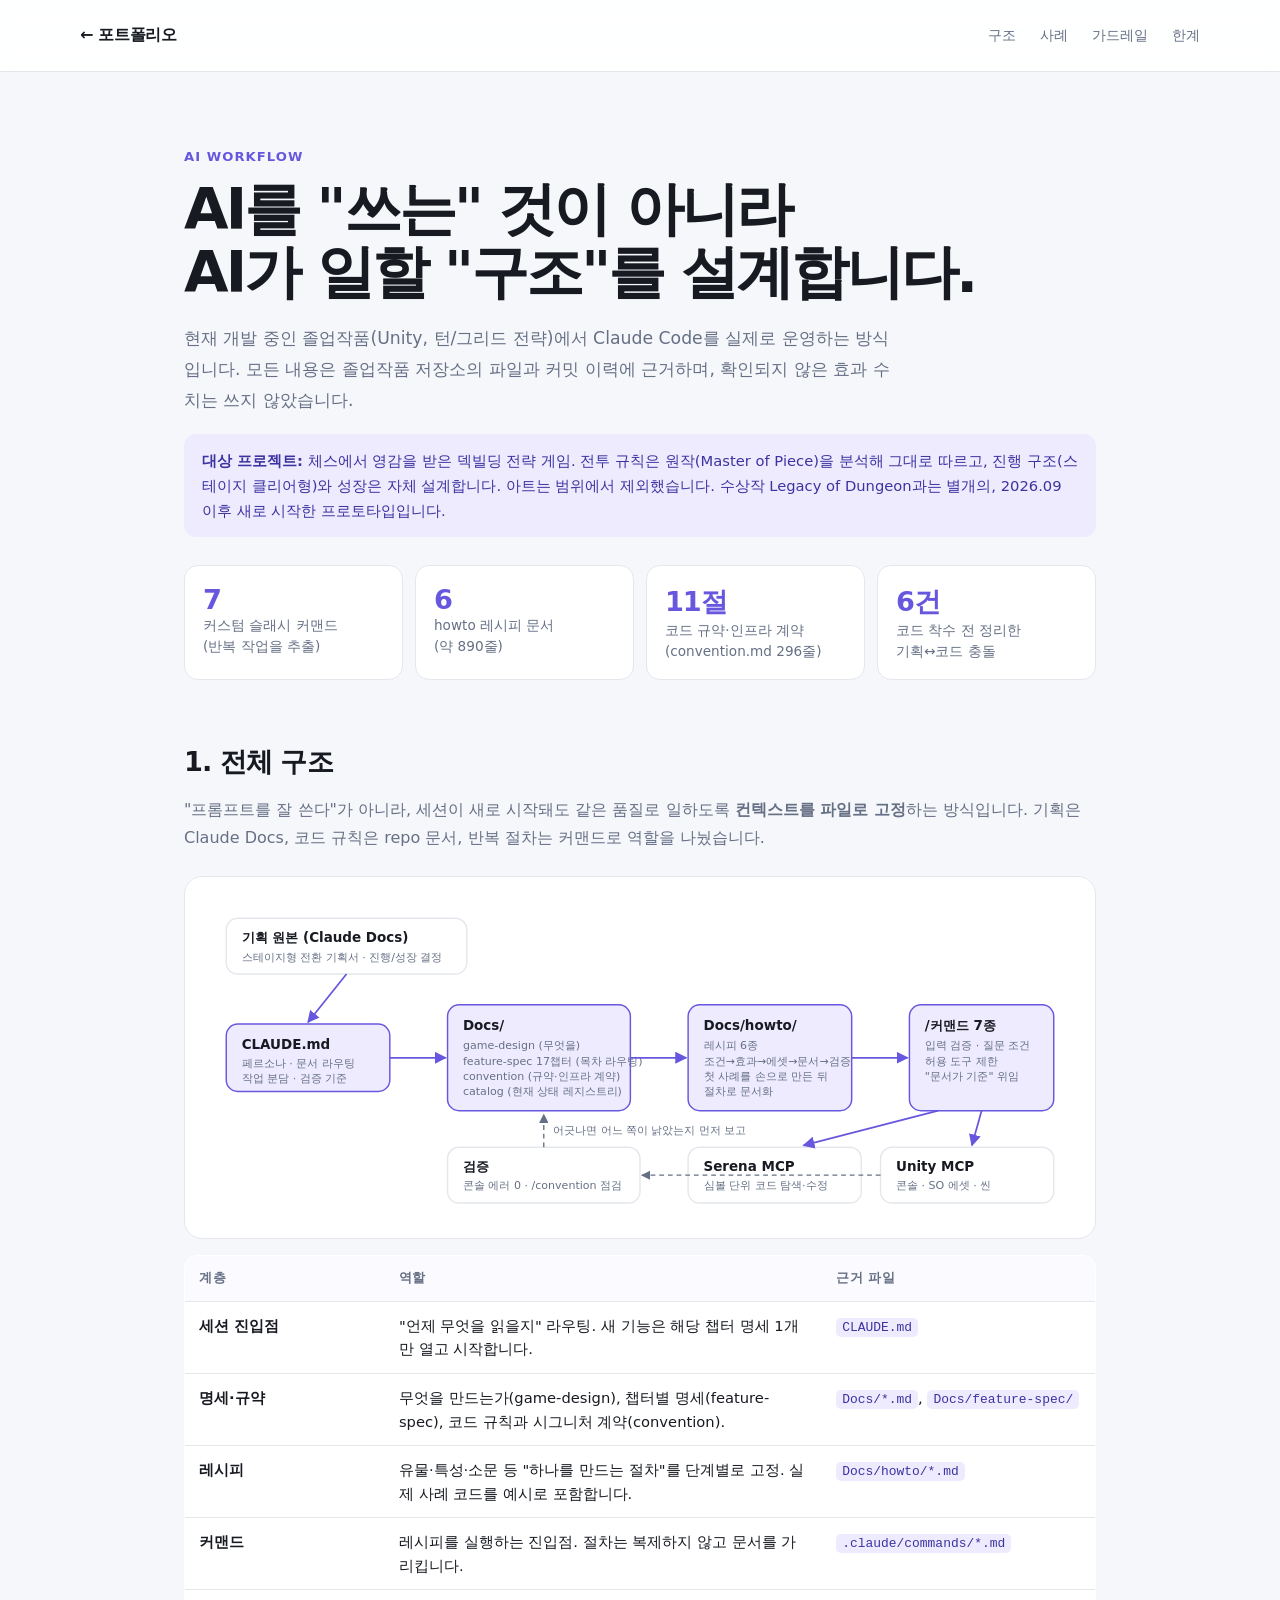
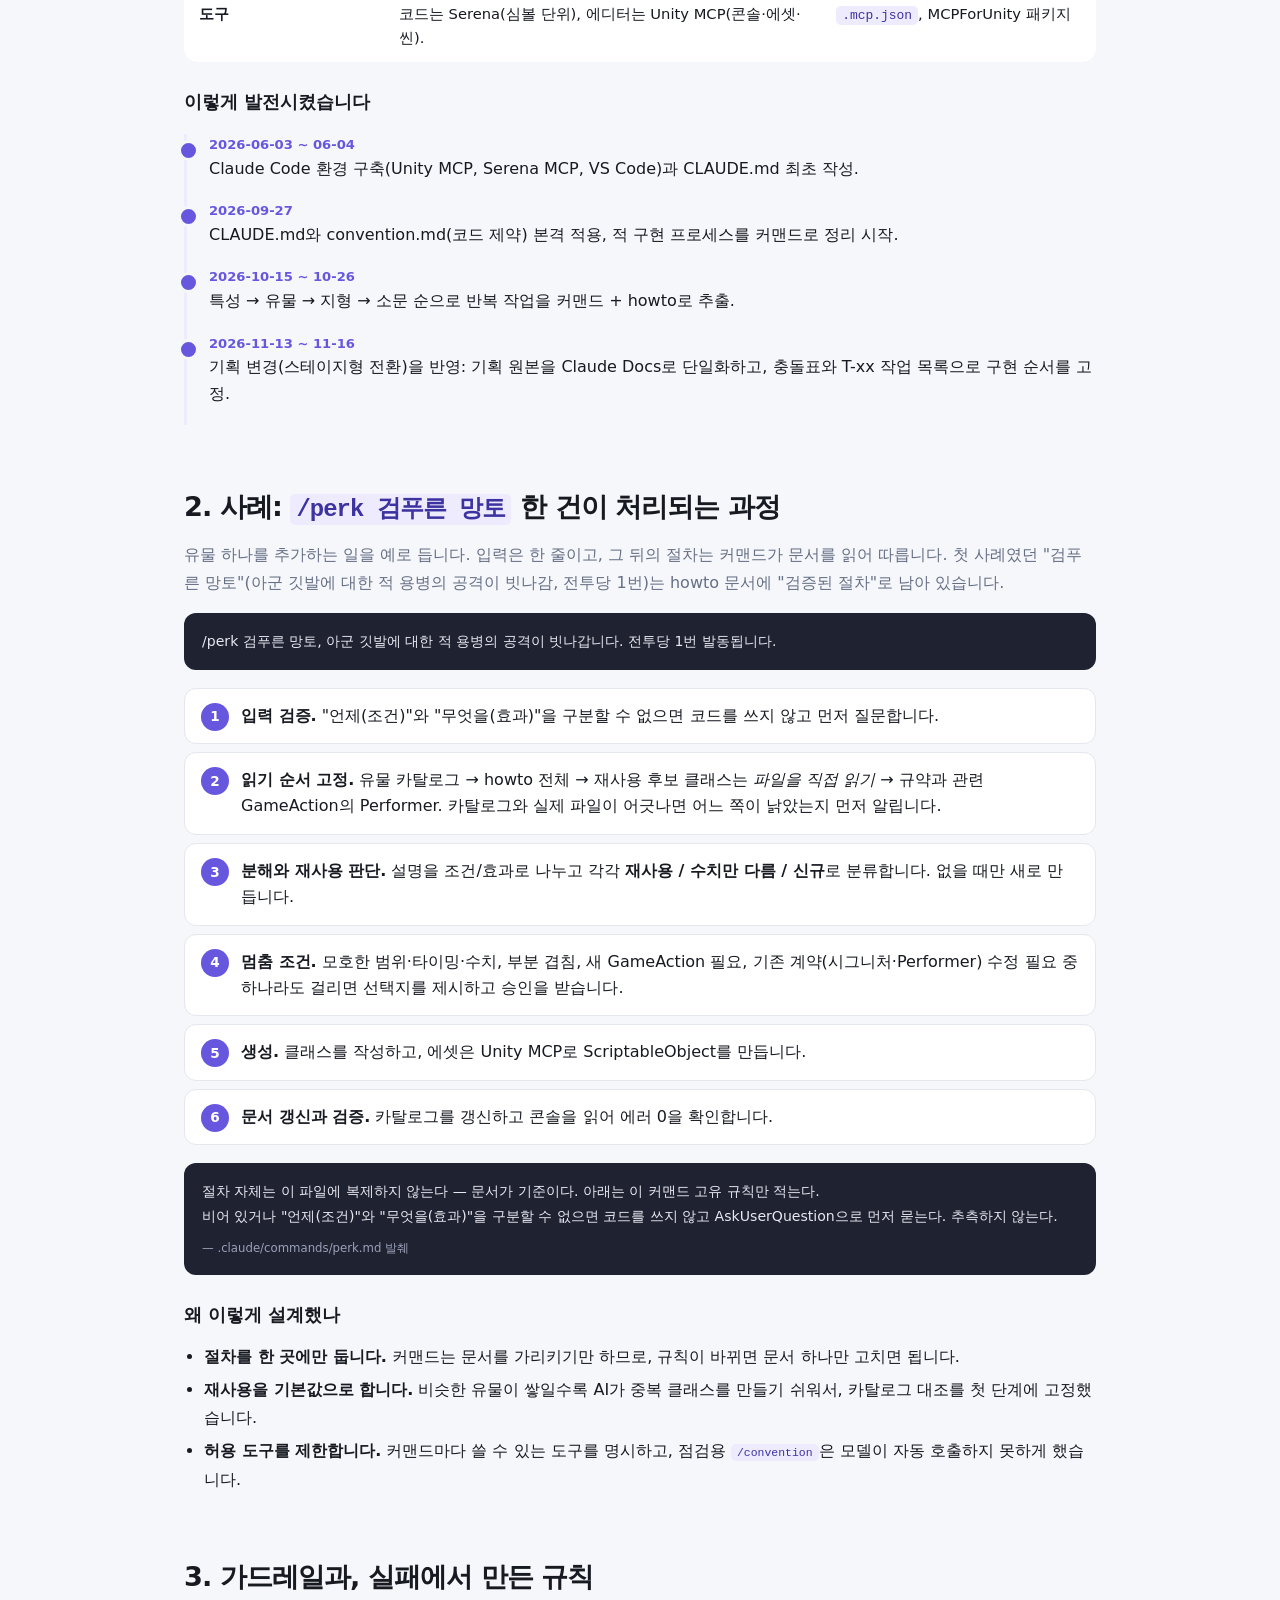
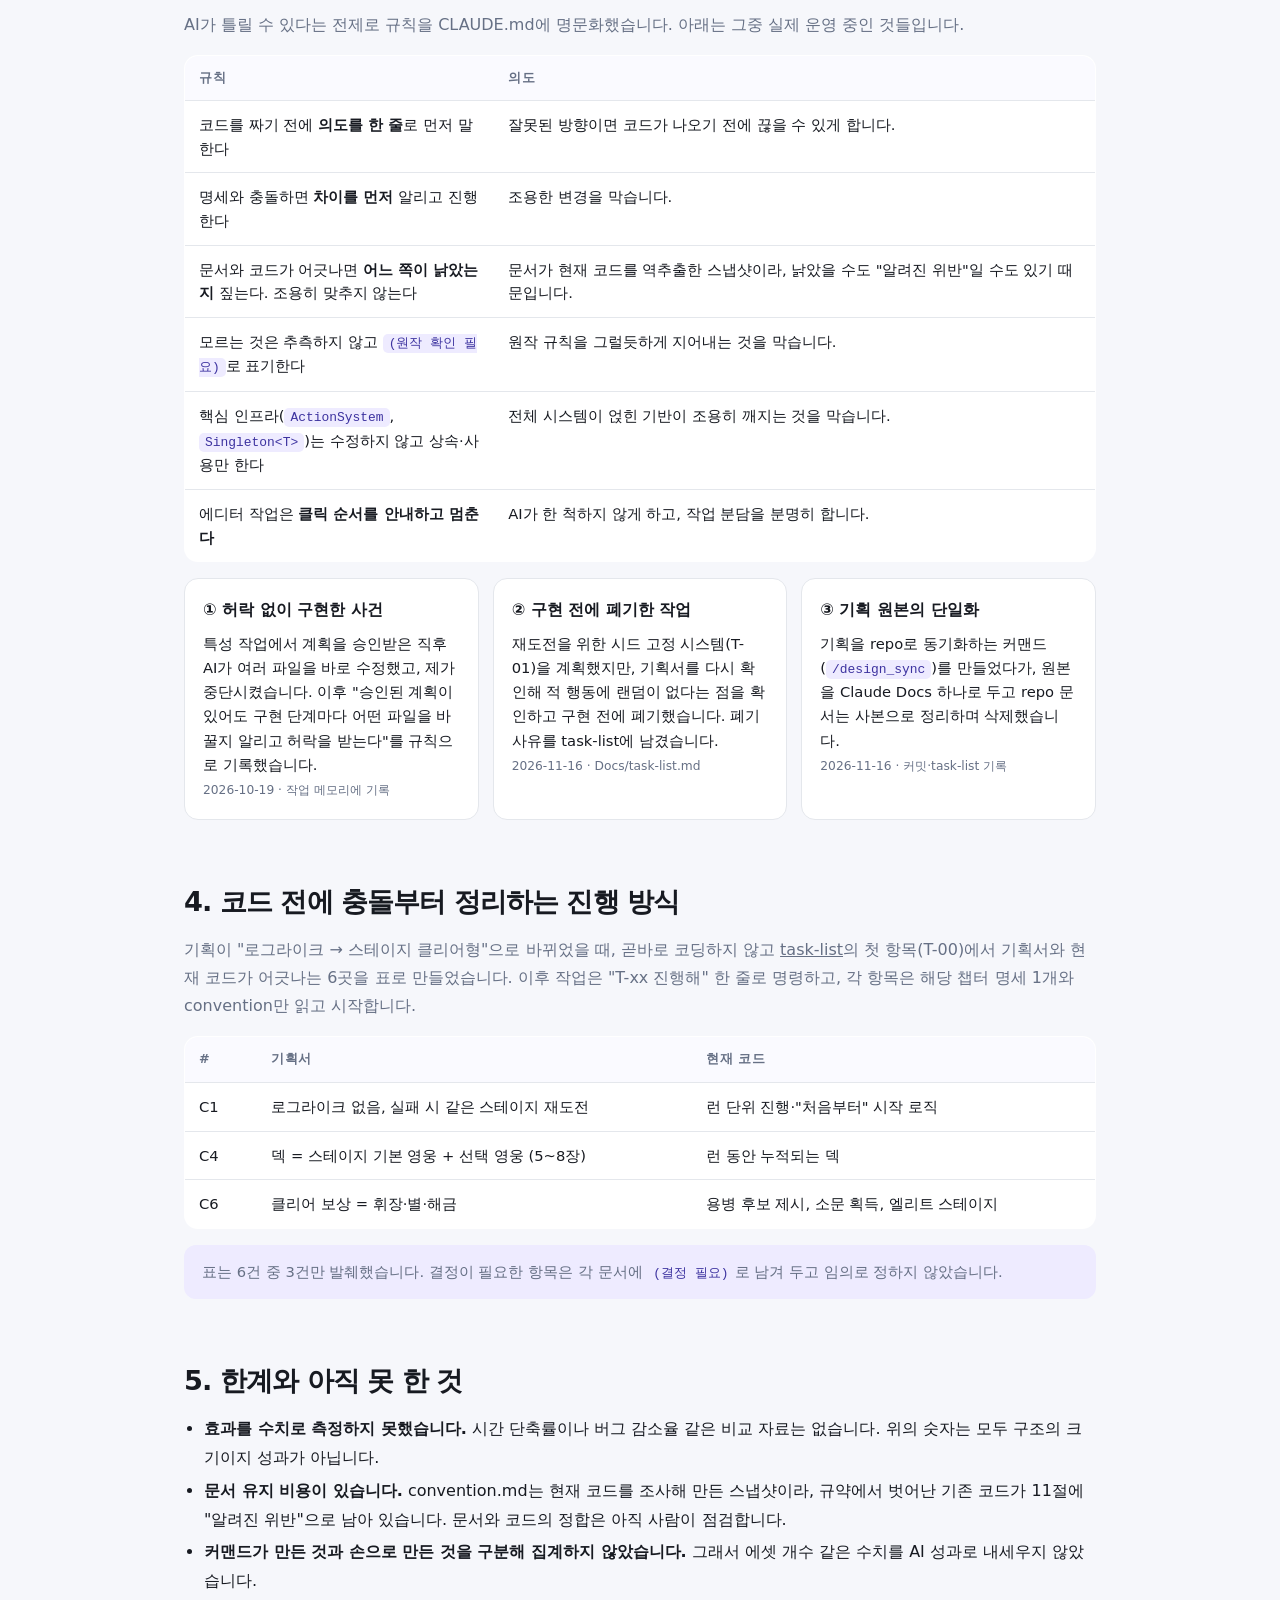
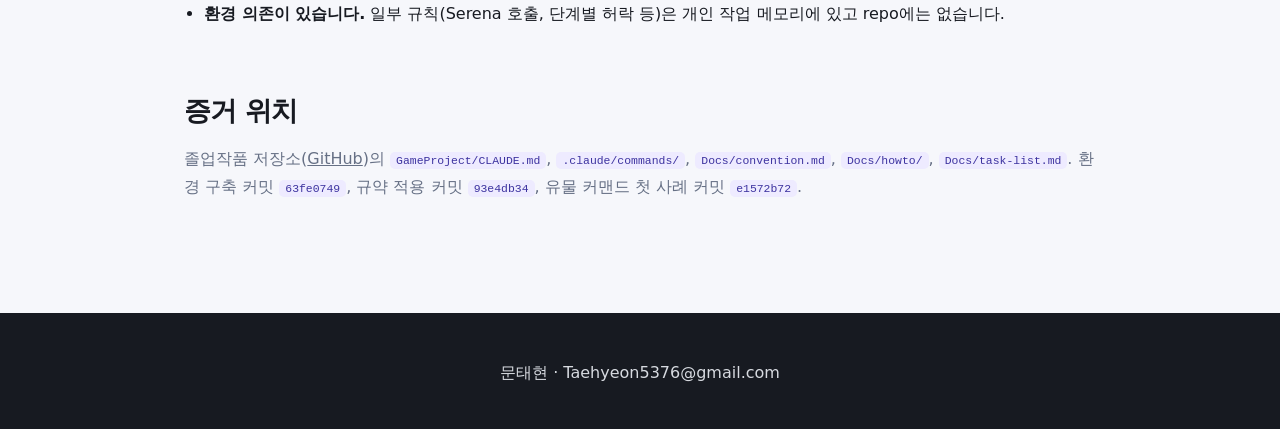
==== ai-workflow.html @ 358b9669 "[Feat] AI 활용 페이지 및 홈 안내 띠 추가 - ai-workflow.html: 졸업작품의 Claude Code 워크플로우 소개 페이지 - ai-strip.js/css: p" ====
<!doctype html>
<html lang="ko">
<head>
  <meta charset="utf-8">
  <meta name="viewport" content="width=device-width, initial-scale=1">
  <meta name="description" content="졸업작품 개발에서 실제로 운영 중인 AI(Claude Code) 워크플로우: 컨텍스트 설계, 슬래시 커맨드, MCP, 가드레일">
  <title>AI 개발 워크플로우 · 문태현</title>
  <link rel="stylesheet" href="css/portfolio.css">
  <link rel="stylesheet" href="css/ai-workflow.css">
</head>
<body>
  <header class="site-header">
    <a class="brand" href="index.html">← 포트폴리오</a>
    <nav aria-label="페이지 메뉴">
      <a href="#structure">구조</a>
      <a href="#case">사례</a>
      <a href="#guardrails">가드레일</a>
      <a href="#limits">한계</a>
    </nav>
  </header>

  <main class="ai-shell">
    <p class="eyebrow">AI WORKFLOW</p>
    <h1>AI를 "쓰는" 것이 아니라<br>AI가 일할 "구조"를 설계합니다.</h1>
    <p class="ai-lead">
      현재 개발 중인 졸업작품(Unity, 턴/그리드 전략)에서 Claude Code를 실제로 운영하는 방식입니다.
      모든 내용은 졸업작품 저장소의 파일과 커밋 이력에 근거하며, 확인되지 않은 효과 수치는 쓰지 않았습니다.
    </p>
    <p class="ai-note">
      <b>대상 프로젝트:</b> 체스에서 영감을 받은 덱빌딩 전략 게임. 전투 규칙은 원작(Master of Piece)을 분석해 그대로 따르고,
      진행 구조(스테이지 클리어형)와 성장은 자체 설계합니다. 아트는 범위에서 제외했습니다.
      수상작 Legacy of Dungeon과는 별개의, 2026.09 이후 새로 시작한 프로토타입입니다.
    </p>

    <div class="ai-facts" aria-label="구조 요약">
      <div class="ai-fact"><strong>7</strong><span>커스텀 슬래시 커맨드<br>(반복 작업을 추출)</span></div>
      <div class="ai-fact"><strong>6</strong><span>howto 레시피 문서<br>(약 890줄)</span></div>
      <div class="ai-fact"><strong>11절</strong><span>코드 규약·인프라 계약<br>(convention.md 296줄)</span></div>
      <div class="ai-fact"><strong>6건</strong><span>코드 착수 전 정리한<br>기획↔코드 충돌</span></div>
    </div>

    <section class="ai-section" id="structure">
      <h2>1. 전체 구조</h2>
      <p>
        "프롬프트를 잘 쓴다"가 아니라, 세션이 새로 시작돼도 같은 품질로 일하도록 <b>컨텍스트를 파일로 고정</b>하는 방식입니다.
        기획은 Claude Docs, 코드 규칙은 repo 문서, 반복 절차는 커맨드로 역할을 나눴습니다.
      </p>

      <div class="ai-diagram">
        <svg viewBox="0 0 900 330" role="img" aria-label="CLAUDE.md에서 Docs, howto, 슬래시 커맨드, MCP 도구, 검증으로 이어지는 흐름도">
          <defs>
            <marker id="arrow" viewBox="0 0 10 10" refX="9" refY="5" markerWidth="7" markerHeight="7" orient="auto-start-reverse"><path d="M0 0 L10 5 L0 10 z" fill="#6757df"/></marker>
            <marker id="arrow-muted" viewBox="0 0 10 10" refX="9" refY="5" markerWidth="7" markerHeight="7" orient="auto-start-reverse"><path d="M0 0 L10 5 L0 10 z" fill="#667085"/></marker>
          </defs>

          <rect class="d-box alt" x="20" y="20" width="250" height="58" rx="12"/>
          <text class="d-title" x="36" y="45">기획 원본 (Claude Docs)</text>
          <text class="d-sub" x="36" y="64">스테이지형 전환 기획서 · 진행/성장 결정</text>

          <rect class="d-box" x="20" y="130" width="170" height="70" rx="12"/>
          <text class="d-title" x="36" y="156">CLAUDE.md</text>
          <text class="d-sub" x="36" y="175">페르소나 · 문서 라우팅</text>
          <text class="d-sub" x="36" y="190">작업 분담 · 검증 기준</text>

          <rect class="d-box" x="250" y="110" width="190" height="110" rx="12"/>
          <text class="d-title" x="266" y="136">Docs/</text>
          <text class="d-sub" x="266" y="156">game-design (무엇을)</text>
          <text class="d-sub" x="266" y="172">feature-spec 17챕터 (목차 라우팅)</text>
          <text class="d-sub" x="266" y="188">convention (규약·인프라 계약)</text>
          <text class="d-sub" x="266" y="204">catalog (현재 상태 레지스트리)</text>

          <rect class="d-box" x="500" y="110" width="170" height="110" rx="12"/>
          <text class="d-title" x="516" y="136">Docs/howto/</text>
          <text class="d-sub" x="516" y="156">레시피 6종</text>
          <text class="d-sub" x="516" y="172">조건→효과→에셋→문서→검증</text>
          <text class="d-sub" x="516" y="188">첫 사례를 손으로 만든 뒤</text>
          <text class="d-sub" x="516" y="204">절차로 문서화</text>

          <rect class="d-box" x="730" y="110" width="150" height="110" rx="12"/>
          <text class="d-title" x="746" y="136">/커맨드 7종</text>
          <text class="d-sub" x="746" y="156">입력 검증 · 질문 조건</text>
          <text class="d-sub" x="746" y="172">허용 도구 제한</text>
          <text class="d-sub" x="746" y="188">"문서가 기준" 위임</text>

          <rect class="d-box alt" x="500" y="258" width="180" height="58" rx="12"/>
          <text class="d-title" x="516" y="283">Serena MCP</text>
          <text class="d-sub" x="516" y="301">심볼 단위 코드 탐색·수정</text>

          <rect class="d-box alt" x="700" y="258" width="180" height="58" rx="12"/>
          <text class="d-title" x="716" y="283">Unity MCP</text>
          <text class="d-sub" x="716" y="301">콘솔 · SO 에셋 · 씬</text>

          <rect class="d-box alt" x="250" y="258" width="200" height="58" rx="12"/>
          <text class="d-title" x="266" y="283">검증</text>
          <text class="d-sub" x="266" y="301">콘솔 에러 0 · /convention 점검</text>

          <path class="d-arrow" d="M145 78 L105 128"/>
          <path class="d-arrow" d="M190 165 L248 165"/>
          <path class="d-arrow" d="M440 165 L498 165"/>
          <path class="d-arrow" d="M670 165 L728 165"/>
          <path class="d-arrow" d="M805 220 L795 256"/>
          <path class="d-arrow" d="M760 220 L620 256"/>
          <path class="d-loop" d="M700 287 L452 287"/>
          <path class="d-loop" d="M350 258 L350 224"/>
          <text class="d-label" x="360" y="244">어긋나면 어느 쪽이 낡았는지 먼저 보고</text>
        </svg>
      </div>

      <table class="ai-table">
        <tr><th style="width:22%">계층</th><th>역할</th><th style="width:30%">근거 파일</th></tr>
        <tr><td><b>세션 진입점</b></td><td>"언제 무엇을 읽을지" 라우팅. 새 기능은 해당 챕터 명세 1개만 열고 시작합니다.</td><td><code>CLAUDE.md</code></td></tr>
        <tr><td><b>명세·규약</b></td><td>무엇을 만드는가(game-design), 챕터별 명세(feature-spec), 코드 규칙과 시그니처 계약(convention).</td><td><code>Docs/*.md</code>, <code>Docs/feature-spec/</code></td></tr>
        <tr><td><b>레시피</b></td><td>유물·특성·소문 등 "하나를 만드는 절차"를 단계별로 고정. 실제 사례 코드를 예시로 포함합니다.</td><td><code>Docs/howto/*.md</code></td></tr>
        <tr><td><b>커맨드</b></td><td>레시피를 실행하는 진입점. 절차는 복제하지 않고 문서를 가리킵니다.</td><td><code>.claude/commands/*.md</code></td></tr>
        <tr><td><b>도구</b></td><td>코드는 Serena(심볼 단위), 에디터는 Unity MCP(콘솔·에셋·씬).</td><td><code>.mcp.json</code>, MCPForUnity 패키지</td></tr>
      </table>

      <h3>이렇게 발전시켰습니다</h3>
      <ul class="ai-timeline">
        <li><time>2026-06-03 ~ 06-04</time>Claude Code 환경 구축(Unity MCP, Serena MCP, VS Code)과 CLAUDE.md 최초 작성.</li>
        <li><time>2026-09-27</time>CLAUDE.md와 convention.md(코드 제약) 본격 적용, 적 구현 프로세스를 커맨드로 정리 시작.</li>
        <li><time>2026-10-15 ~ 10-26</time>특성 → 유물 → 지형 → 소문 순으로 반복 작업을 커맨드 + howto로 추출.</li>
        <li><time>2026-11-13 ~ 11-16</time>기획 변경(스테이지형 전환)을 반영: 기획 원본을 Claude Docs로 단일화하고, 충돌표와 T-xx 작업 목록으로 구현 순서를 고정.</li>
      </ul>
    </section>

    <section class="ai-section" id="case">
      <h2>2. 사례: <code>/perk 검푸른 망토</code> 한 건이 처리되는 과정</h2>
      <p>
        유물 하나를 추가하는 일을 예로 듭니다. 입력은 한 줄이고, 그 뒤의 절차는 커맨드가 문서를 읽어 따릅니다.
        첫 사례였던 "검푸른 망토"(아군 깃발에 대한 적 용병의 공격이 빗나감, 전투당 1번)는 howto 문서에 "검증된 절차"로 남아 있습니다.
      </p>

      <div class="ai-quote">/perk 검푸른 망토, 아군 깃발에 대한 적 용병의 공격이 빗나갑니다. 전투당 1번 발동됩니다.</div>

      <ol class="ai-steps">
        <li><b>입력 검증.</b> "언제(조건)"와 "무엇을(효과)"을 구분할 수 없으면 코드를 쓰지 않고 먼저 질문합니다.</li>
        <li><b>읽기 순서 고정.</b> 유물 카탈로그 → howto 전체 → 재사용 후보 클래스는 <i>파일을 직접 읽기</i> → 규약과 관련 GameAction의 Performer. 카탈로그와 실제 파일이 어긋나면 어느 쪽이 낡았는지 먼저 알립니다.</li>
        <li><b>분해와 재사용 판단.</b> 설명을 조건/효과로 나누고 각각 <b>재사용 / 수치만 다름 / 신규</b>로 분류합니다. 없을 때만 새로 만듭니다.</li>
        <li><b>멈춤 조건.</b> 모호한 범위·타이밍·수치, 부분 겹침, 새 GameAction 필요, 기존 계약(시그니처·Performer) 수정 필요 중 하나라도 걸리면 선택지를 제시하고 승인을 받습니다.</li>
        <li><b>생성.</b> 클래스를 작성하고, 에셋은 Unity MCP로 ScriptableObject를 만듭니다.</li>
        <li><b>문서 갱신과 검증.</b> 카탈로그를 갱신하고 콘솔을 읽어 에러 0을 확인합니다.</li>
      </ol>

      <div class="ai-quote">절차 자체는 이 파일에 복제하지 않는다 — 문서가 기준이다. 아래는 이 커맨드 고유 규칙만 적는다.
비어 있거나 "언제(조건)"와 "무엇을(효과)"을 구분할 수 없으면 코드를 쓰지 않고 AskUserQuestion으로 먼저 묻는다. 추측하지 않는다.<small>— .claude/commands/perk.md 발췌</small></div>

      <h3>왜 이렇게 설계했나</h3>
      <ul class="ai-list">
        <li><b>절차를 한 곳에만 둡니다.</b> 커맨드는 문서를 가리키기만 하므로, 규칙이 바뀌면 문서 하나만 고치면 됩니다.</li>
        <li><b>재사용을 기본값으로 합니다.</b> 비슷한 유물이 쌓일수록 AI가 중복 클래스를 만들기 쉬워서, 카탈로그 대조를 첫 단계에 고정했습니다.</li>
        <li><b>허용 도구를 제한합니다.</b> 커맨드마다 쓸 수 있는 도구를 명시하고, 점검용 <code>/convention</code>은 모델이 자동 호출하지 못하게 했습니다.</li>
      </ul>
    </section>

    <section class="ai-section" id="guardrails">
      <h2>3. 가드레일과, 실패에서 만든 규칙</h2>
      <p>AI가 틀릴 수 있다는 전제로 규칙을 CLAUDE.md에 명문화했습니다. 아래는 그중 실제 운영 중인 것들입니다.</p>

      <table class="ai-table">
        <tr><th style="width:34%">규칙</th><th>의도</th></tr>
        <tr><td>코드를 짜기 전에 <b>의도를 한 줄</b>로 먼저 말한다</td><td>잘못된 방향이면 코드가 나오기 전에 끊을 수 있게 합니다.</td></tr>
        <tr><td>명세와 충돌하면 <b>차이를 먼저</b> 알리고 진행한다</td><td>조용한 변경을 막습니다.</td></tr>
        <tr><td>문서와 코드가 어긋나면 <b>어느 쪽이 낡았는지</b> 짚는다. 조용히 맞추지 않는다</td><td>문서가 현재 코드를 역추출한 스냅샷이라, 낡았을 수도 "알려진 위반"일 수도 있기 때문입니다.</td></tr>
        <tr><td>모르는 것은 추측하지 않고 <code>(원작 확인 필요)</code>로 표기한다</td><td>원작 규칙을 그럴듯하게 지어내는 것을 막습니다.</td></tr>
        <tr><td>핵심 인프라(<code>ActionSystem</code>, <code>Singleton&lt;T&gt;</code>)는 수정하지 않고 상속·사용만 한다</td><td>전체 시스템이 얹힌 기반이 조용히 깨지는 것을 막습니다.</td></tr>
        <tr><td>에디터 작업은 <b>클릭 순서를 안내하고 멈춘다</b></td><td>AI가 한 척하지 않게 하고, 작업 분담을 분명히 합니다.</td></tr>
      </table>

      <div class="ai-cases">
        <div class="ai-case">
          <h3>① 허락 없이 구현한 사건</h3>
          특성 작업에서 계획을 승인받은 직후 AI가 여러 파일을 바로 수정했고, 제가 중단시켰습니다.
          이후 "승인된 계획이 있어도 구현 단계마다 어떤 파일을 바꿀지 알리고 허락을 받는다"를 규칙으로 기록했습니다.
          <br><small>2026-10-19 · 작업 메모리에 기록</small>
        </div>
        <div class="ai-case">
          <h3>② 구현 전에 폐기한 작업</h3>
          재도전을 위한 시드 고정 시스템(T-01)을 계획했지만, 기획서를 다시 확인해 적 행동에 랜덤이 없다는 점을 확인하고 구현 전에 폐기했습니다.
          폐기 사유를 task-list에 남겼습니다.
          <br><small>2026-11-16 · Docs/task-list.md</small>
        </div>
        <div class="ai-case">
          <h3>③ 기획 원본의 단일화</h3>
          기획을 repo로 동기화하는 커맨드(<code>/design_sync</code>)를 만들었다가, 원본을 Claude Docs 하나로 두고 repo 문서는 사본으로 정리하며 삭제했습니다.
          <br><small>2026-11-16 · 커밋·task-list 기록</small>
        </div>
      </div>
    </section>

    <section class="ai-section" id="spec">
      <h2>4. 코드 전에 충돌부터 정리하는 진행 방식</h2>
      <p>
        기획이 "로그라이크 → 스테이지 클리어형"으로 바뀌었을 때, 곧바로 코딩하지 않고
        <a href="https://github.com/Taehyeon88/Graduation-project" target="_blank" rel="noopener noreferrer">task-list</a>의 첫 항목(T-00)에서
        기획서와 현재 코드가 어긋나는 6곳을 표로 만들었습니다. 이후 작업은 "T-xx 진행해" 한 줄로 명령하고, 각 항목은 해당 챕터 명세 1개와 convention만 읽고 시작합니다.
      </p>
      <table class="ai-table">
        <tr><th style="width:8%">#</th><th>기획서</th><th>현재 코드</th></tr>
        <tr><td>C1</td><td>로그라이크 없음, 실패 시 같은 스테이지 재도전</td><td>런 단위 진행·"처음부터" 시작 로직</td></tr>
        <tr><td>C4</td><td>덱 = 스테이지 기본 영웅 + 선택 영웅 (5~8장)</td><td>런 동안 누적되는 덱</td></tr>
        <tr><td>C6</td><td>클리어 보상 = 휘장·별·해금</td><td>용병 후보 제시, 소문 획득, 엘리트 스테이지</td></tr>
      </table>
      <p class="ai-note" style="margin-top:0">표는 6건 중 3건만 발췌했습니다. 결정이 필요한 항목은 각 문서에 <code>(결정 필요)</code>로 남겨 두고 임의로 정하지 않았습니다.</p>
    </section>

    <section class="ai-section" id="limits">
      <h2>5. 한계와 아직 못 한 것</h2>
      <ul class="ai-list">
        <li><b>효과를 수치로 측정하지 못했습니다.</b> 시간 단축률이나 버그 감소율 같은 비교 자료는 없습니다. 위의 숫자는 모두 구조의 크기이지 성과가 아닙니다.</li>
        <li><b>문서 유지 비용이 있습니다.</b> convention.md는 현재 코드를 조사해 만든 스냅샷이라, 규약에서 벗어난 기존 코드가 11절에 "알려진 위반"으로 남아 있습니다. 문서와 코드의 정합은 아직 사람이 점검합니다.</li>
        <li><b>커맨드가 만든 것과 손으로 만든 것을 구분해 집계하지 않았습니다.</b> 그래서 에셋 개수 같은 수치를 AI 성과로 내세우지 않았습니다.</li>
        <li><b>환경 의존이 있습니다.</b> 일부 규칙(Serena 호출, 단계별 허락 등)은 개인 작업 메모리에 있고 repo에는 없습니다.</li>
      </ul>
    </section>

    <section class="ai-section" id="evidence">
      <h2>증거 위치</h2>
      <p class="ai-evidence">
        졸업작품 저장소(<a href="https://github.com/Taehyeon88/Graduation-project" target="_blank" rel="noopener noreferrer">GitHub</a>)의
        <code>GameProject/CLAUDE.md</code>, <code>.claude/commands/</code>, <code>Docs/convention.md</code>, <code>Docs/howto/</code>, <code>Docs/task-list.md</code>.
        환경 구축 커밋 <code>63fe0749</code>, 규약 적용 커밋 <code>93e4db34</code>, 유물 커맨드 첫 사례 커밋 <code>e1572b72</code>.
      </p>
    </section>
  </main>

  <footer>
    <p>문태현 · Taehyeon5376@gmail.com</p>
  </footer>
</body>
</html>
---- css/portfolio.css ----
:root {
  --bg: #f6f7fb;
  --surface: #ffffff;
  --text: #171a21;
  --muted: #667085;
  --line: #e4e7ec;
  --accent: #6757df;
  --accent-soft: #eeebff;
  --shadow: 0 20px 50px rgba(35, 31, 77, .12);
}
* { box-sizing: border-box; }
html { scroll-behavior: smooth; }
body { margin: 0; background: var(--bg); color: var(--text); font-family: Pretendard, "Noto Sans KR", system-ui, sans-serif; }
a { color: inherit; }
.site-header { height: 72px; display: flex; align-items: center; justify-content: space-between; gap: 24px; padding: 0 max(24px, calc((100vw - 1120px) / 2)); background: rgba(255,255,255,.9); border-bottom: 1px solid var(--line); position: sticky; top: 0; z-index: 10; backdrop-filter: blur(12px); }
.brand { font-weight: 800; text-decoration: none; letter-spacing: -.02em; }
nav { display: flex; gap: 24px; }
nav a { color: var(--muted); text-decoration: none; font-size: .9rem; }
.loading, .error { max-width: 1120px; margin: 80px auto; padding: 24px; }
.error { background: #fff1f1; color: #a12828; border-radius: 14px; }
.hero { max-width: 1120px; margin: 0 auto; padding: 74px 24px 62px; display: grid; grid-template-columns: 1.1fr .9fr; gap: 64px; align-items: center; }
.eyebrow { color: var(--accent); font-weight: 800; letter-spacing: .08em; font-size: .82rem; text-transform: uppercase; }
.hero h1 { margin: 14px 0 20px; font-size: clamp(2.5rem, 5vw, 4.4rem); line-height: 1.08; letter-spacing: -.055em; }
.intro { max-width: 620px; color: var(--muted); font-size: 1.08rem; line-height: 1.75; }
.actions { display: flex; flex-wrap: wrap; gap: 10px; margin-top: 30px; }
.button { display: inline-flex; align-items: center; justify-content: center; min-height: 44px; padding: 0 18px; border: 1px solid var(--line); border-radius: 10px; background: var(--surface); text-decoration: none; font-weight: 700; font-size: .9rem; }
.button.primary { background: var(--accent); border-color: var(--accent); color: #fff; }
.profile-card { padding: 28px; background: var(--surface); border: 1px solid var(--line); border-radius: 24px; box-shadow: var(--shadow); }
.profile-card img { display: block; width: 172px; height: 172px; object-fit: cover; border-radius: 50%; margin: 0 auto 22px; background: var(--accent-soft); }
.profile-card h2 { text-align: center; margin: 0; }
.profile-card p { text-align: center; color: var(--muted); margin: 8px 0 20px; }
.skill-list { display: flex; flex-wrap: wrap; justify-content: center; gap: 7px; }
.tag { display: inline-flex; padding: 6px 10px; border-radius: 999px; background: var(--accent-soft); color: var(--accent); font-size: .78rem; font-weight: 700; }
.section { max-width: 1120px; margin: 0 auto; padding: 28px 24px 64px; }
.section-heading { display: flex; justify-content: space-between; align-items: end; gap: 20px; margin-bottom: 24px; }
.section-heading h2 { margin: 0; font-size: 1.8rem; letter-spacing: -.035em; }
.section-heading p { margin: 0; color: var(--muted); }
.project-grid { display: grid; grid-template-columns: repeat(2, minmax(0, 1fr)); gap: 22px; }
.project-card { overflow: hidden; background: var(--surface); border: 1px solid var(--line); border-radius: 20px; transition: transform .18s ease, box-shadow .18s ease; }
.project-card:hover { transform: translateY(-3px); box-shadow: var(--shadow); }
.project-card img { display: block; width: 100%; aspect-ratio: 16/9; object-fit: cover; background: #252b45; }
.project-content { padding: 22px; }
.project-meta { color: var(--accent); font-size: .78rem; font-weight: 800; }
.project-content h3 { margin: 8px 0; font-size: 1.35rem; }
.project-content p { color: var(--muted); line-height: 1.6; min-height: 52px; }
.project-role { padding: 12px 0; border-top: 1px solid var(--line); border-bottom: 1px solid var(--line); font-size: .9rem; }
.project-role strong { margin-right: 8px; }
.card-actions { display: flex; flex-wrap: wrap; gap: 8px; margin-top: 18px; }
.documents { display: grid; grid-template-columns: .8fr 1.2fr; gap: 40px; padding: 30px; background: var(--surface); border: 1px solid var(--line); border-radius: 20px; }
.documents p { color: var(--muted); line-height: 1.65; }
.document-list { display: grid; align-content: center; }
.document-link { display: flex; justify-content: space-between; padding: 16px 4px; border-bottom: 1px solid var(--line); text-decoration: none; font-weight: 700; }
.document-link span { color: var(--muted); font-weight: 500; }
footer { padding: 34px 24px; text-align: center; background: #171a21; color: #d7dae0; }
.detail-shell { max-width: 900px; margin: 0 auto; padding: 60px 24px 90px; }
.detail-cover { width: 100%; aspect-ratio: 16/8; object-fit: cover; border-radius: 24px; background: #252b45; }
.detail-title { margin: 32px 0 8px; font-size: clamp(2.2rem, 5vw, 3.7rem); letter-spacing: -.045em; }
.detail-summary { color: var(--muted); font-size: 1.06rem; line-height: 1.75; }
.detail-facts { display: grid; grid-template-columns: repeat(4, 1fr); gap: 12px; margin: 30px 0; }
.fact { padding: 16px; background: var(--surface); border: 1px solid var(--line); border-radius: 14px; }
.fact small { display: block; color: var(--muted); margin-bottom: 6px; }
.detail-section { margin-top: 46px; }
.detail-section h2 { margin-bottom: 18px; }
.contribution-list { padding-left: 22px; line-height: 1.9; }
.solve-grid { display: grid; grid-template-columns: repeat(3, 1fr); gap: 12px; }
.solve-item { padding: 20px; background: var(--surface); border: 1px solid var(--line); border-radius: 14px; }
.solve-item small { color: var(--accent); font-weight: 800; }
.solve-item p { color: var(--muted); line-height: 1.65; }
@media (max-width: 760px) {
  .site-header { height: 62px; }
  nav { display: none; }
  .hero { grid-template-columns: 1fr; padding-top: 48px; gap: 34px; }
  .profile-card { max-width: 420px; width: 100%; }
  .project-grid, .documents, .solve-grid { grid-template-columns: 1fr; }
  .detail-facts { grid-template-columns: 1fr 1fr; }
  .section-heading { display: block; }
  .section-heading p { margin-top: 8px; }
}
@media (prefers-reduced-motion: reduce) { * { scroll-behavior: auto !important; transition: none !important; } }
---- css/ai-workflow.css ----
.ai-shell { max-width: 960px; margin: 0 auto; padding: 64px 24px 96px; }
.ai-shell h1 { margin: 14px 0 18px; font-size: clamp(2.2rem, 5vw, 3.6rem); line-height: 1.1; letter-spacing: -.05em; }
.ai-lead { color: var(--muted); font-size: 1.08rem; line-height: 1.8; max-width: 720px; }
.ai-note { margin-top: 18px; padding: 14px 18px; background: var(--accent-soft); border-radius: 12px; color: #3d33a0; font-size: .92rem; line-height: 1.7; }

.ai-section { margin-top: 64px; }
.ai-section h2 { margin: 0 0 8px; font-size: 1.7rem; letter-spacing: -.035em; }
.ai-section > p { color: var(--muted); line-height: 1.75; }
.ai-section h3 { margin: 28px 0 8px; font-size: 1.1rem; }

.ai-facts { display: grid; grid-template-columns: repeat(4, 1fr); gap: 12px; margin-top: 28px; }
.ai-fact { padding: 18px; background: var(--surface); border: 1px solid var(--line); border-radius: 14px; }
.ai-fact strong { display: block; font-size: 1.7rem; letter-spacing: -.04em; color: var(--accent); }
.ai-fact span { color: var(--muted); font-size: .85rem; line-height: 1.5; }

.ai-diagram { margin-top: 24px; padding: 22px; background: var(--surface); border: 1px solid var(--line); border-radius: 18px; overflow-x: auto; }
.ai-diagram svg { display: block; min-width: 760px; width: 100%; height: auto; }
.ai-diagram text { font-family: Pretendard, "Noto Sans KR", system-ui, sans-serif; fill: var(--text); }
.ai-diagram .d-box { fill: var(--accent-soft); stroke: var(--accent); stroke-width: 1.5; }
.ai-diagram .d-box.alt { fill: var(--surface); stroke: var(--line); }
.ai-diagram .d-title { font-size: 14px; font-weight: 800; }
.ai-diagram .d-sub { font-size: 11.5px; fill: var(--muted); }
.ai-diagram .d-arrow { stroke: var(--accent); stroke-width: 1.8; fill: none; marker-end: url(#arrow); }
.ai-diagram .d-loop { stroke: var(--muted); stroke-width: 1.4; fill: none; stroke-dasharray: 5 4; marker-end: url(#arrow-muted); }
.ai-diagram .d-label { font-size: 11px; fill: var(--muted); }

.ai-table { width: 100%; border-collapse: collapse; margin: 16px 0; background: var(--surface); border: 1px solid var(--line); border-radius: 14px; overflow: hidden; font-size: .92rem; }
.ai-table th, .ai-table td { padding: 12px 14px; border-bottom: 1px solid var(--line); text-align: left; vertical-align: top; line-height: 1.6; }
.ai-table th { background: #fafaff; color: var(--muted); font-size: .8rem; letter-spacing: .04em; }
.ai-table tr:last-child td { border-bottom: 0; }

.ai-steps { counter-reset: step; list-style: none; padding: 0; margin: 18px 0; }
.ai-steps li { counter-increment: step; position: relative; padding: 14px 16px 14px 56px; margin-bottom: 8px; background: var(--surface); border: 1px solid var(--line); border-radius: 12px; line-height: 1.65; }
.ai-steps li::before { content: counter(step); position: absolute; left: 16px; top: 14px; width: 28px; height: 28px; border-radius: 50%; background: var(--accent); color: #fff; font-weight: 800; font-size: .85rem; display: flex; align-items: center; justify-content: center; }

.ai-quote { margin: 16px 0; padding: 16px 18px; background: #1f2230; color: #e8e8f2; border-radius: 12px; font-size: .88rem; line-height: 1.75; overflow-x: auto; white-space: pre-wrap; }
.ai-quote small { display: block; margin-top: 10px; color: #9aa0b8; }

.ai-timeline { list-style: none; padding: 0; margin: 20px 0; border-left: 3px solid var(--accent-soft); }
.ai-timeline li { position: relative; padding: 0 0 18px 22px; line-height: 1.65; }
.ai-timeline li::before { content: ""; position: absolute; left: -9px; top: 6px; width: 15px; height: 15px; border-radius: 50%; background: var(--accent); border: 3px solid var(--bg); }
.ai-timeline time { display: block; color: var(--accent); font-weight: 800; font-size: .82rem; }

.ai-cases { display: grid; grid-template-columns: repeat(3, 1fr); gap: 14px; margin-top: 16px; }
.ai-case { padding: 18px; background: var(--surface); border: 1px solid var(--line); border-radius: 14px; line-height: 1.65; font-size: .92rem; }
.ai-case h3 { margin: 0 0 8px; font-size: 1rem; }
.ai-case small { color: var(--muted); }

.ai-evidence code, .ai-section code, .ai-table code { background: var(--accent-soft); color: #3d33a0; padding: 2px 6px; border-radius: 5px; font-size: .88em; }
.ai-list { padding-left: 20px; line-height: 1.8; color: var(--text); }
.ai-list li { margin-bottom: 4px; }

@media (max-width: 780px) {
  .ai-facts { grid-template-columns: repeat(2, 1fr); }
  .ai-cases { grid-template-columns: 1fr; }
}
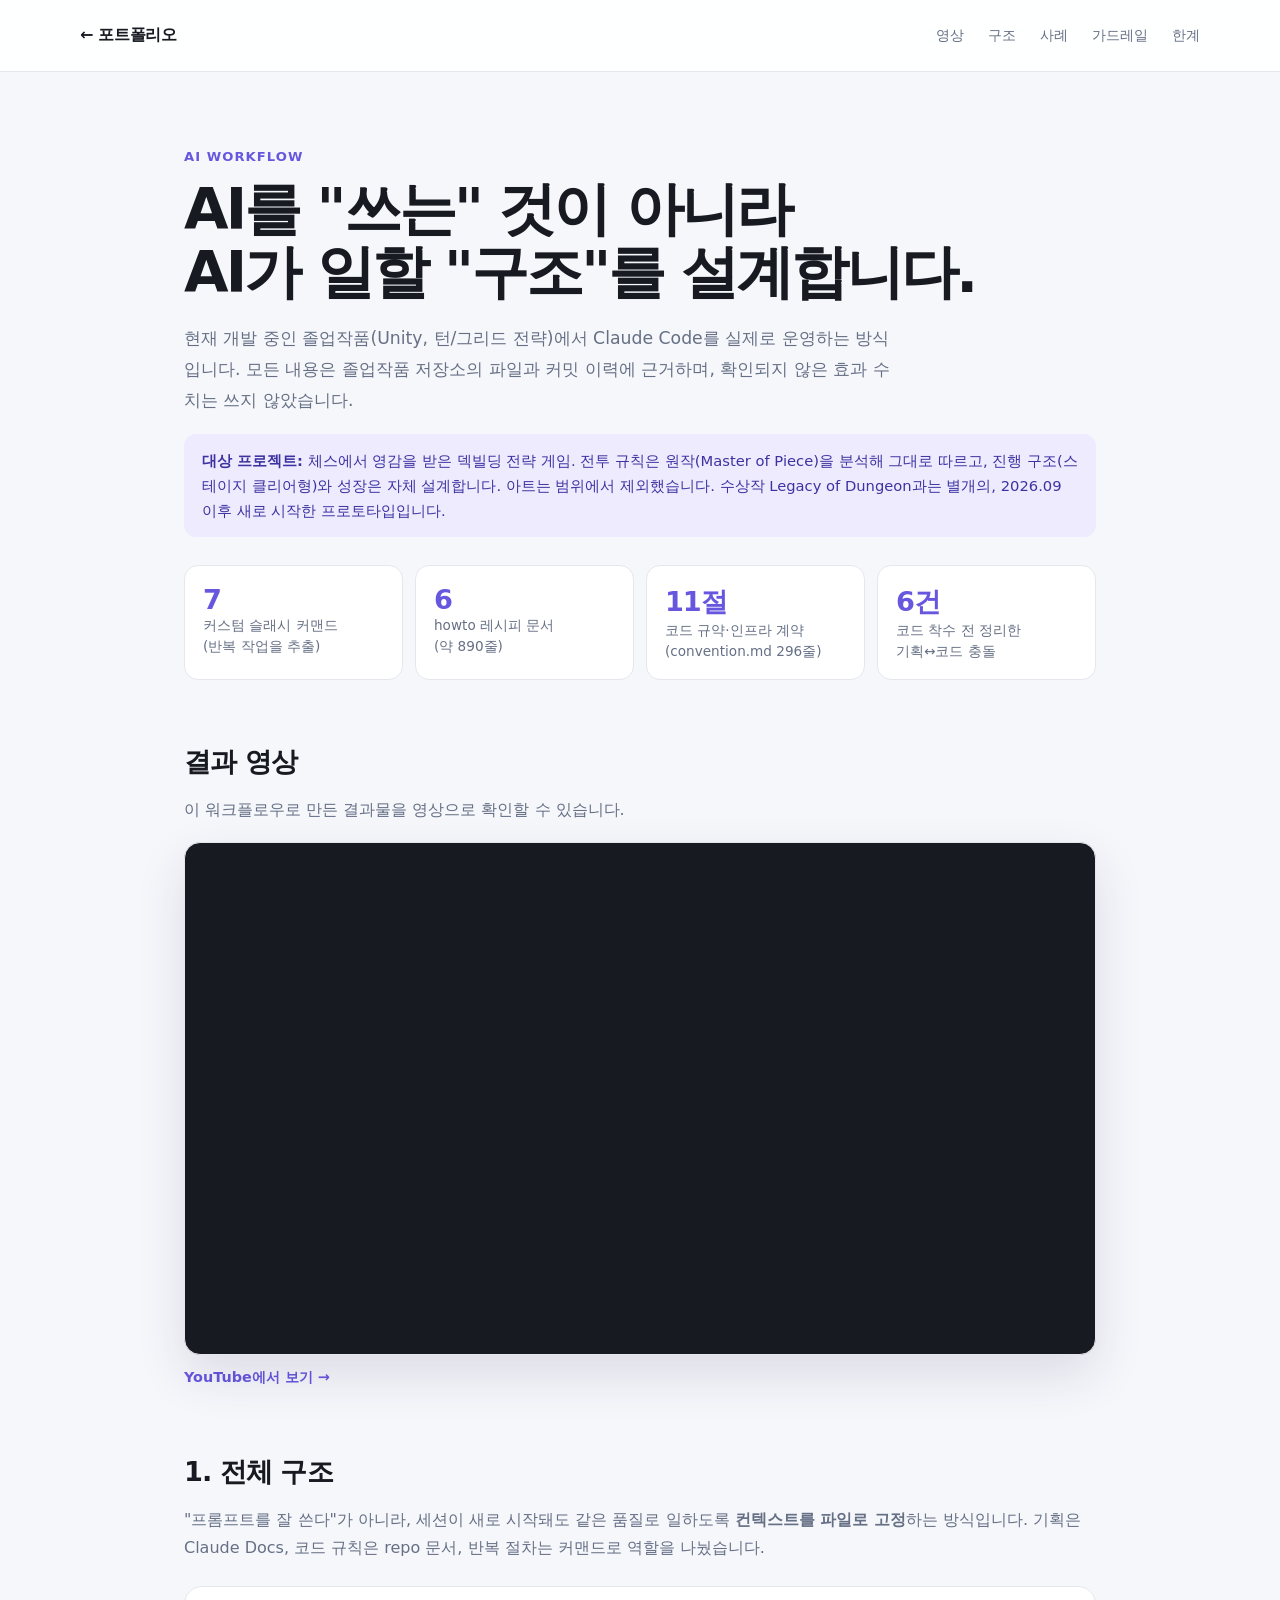
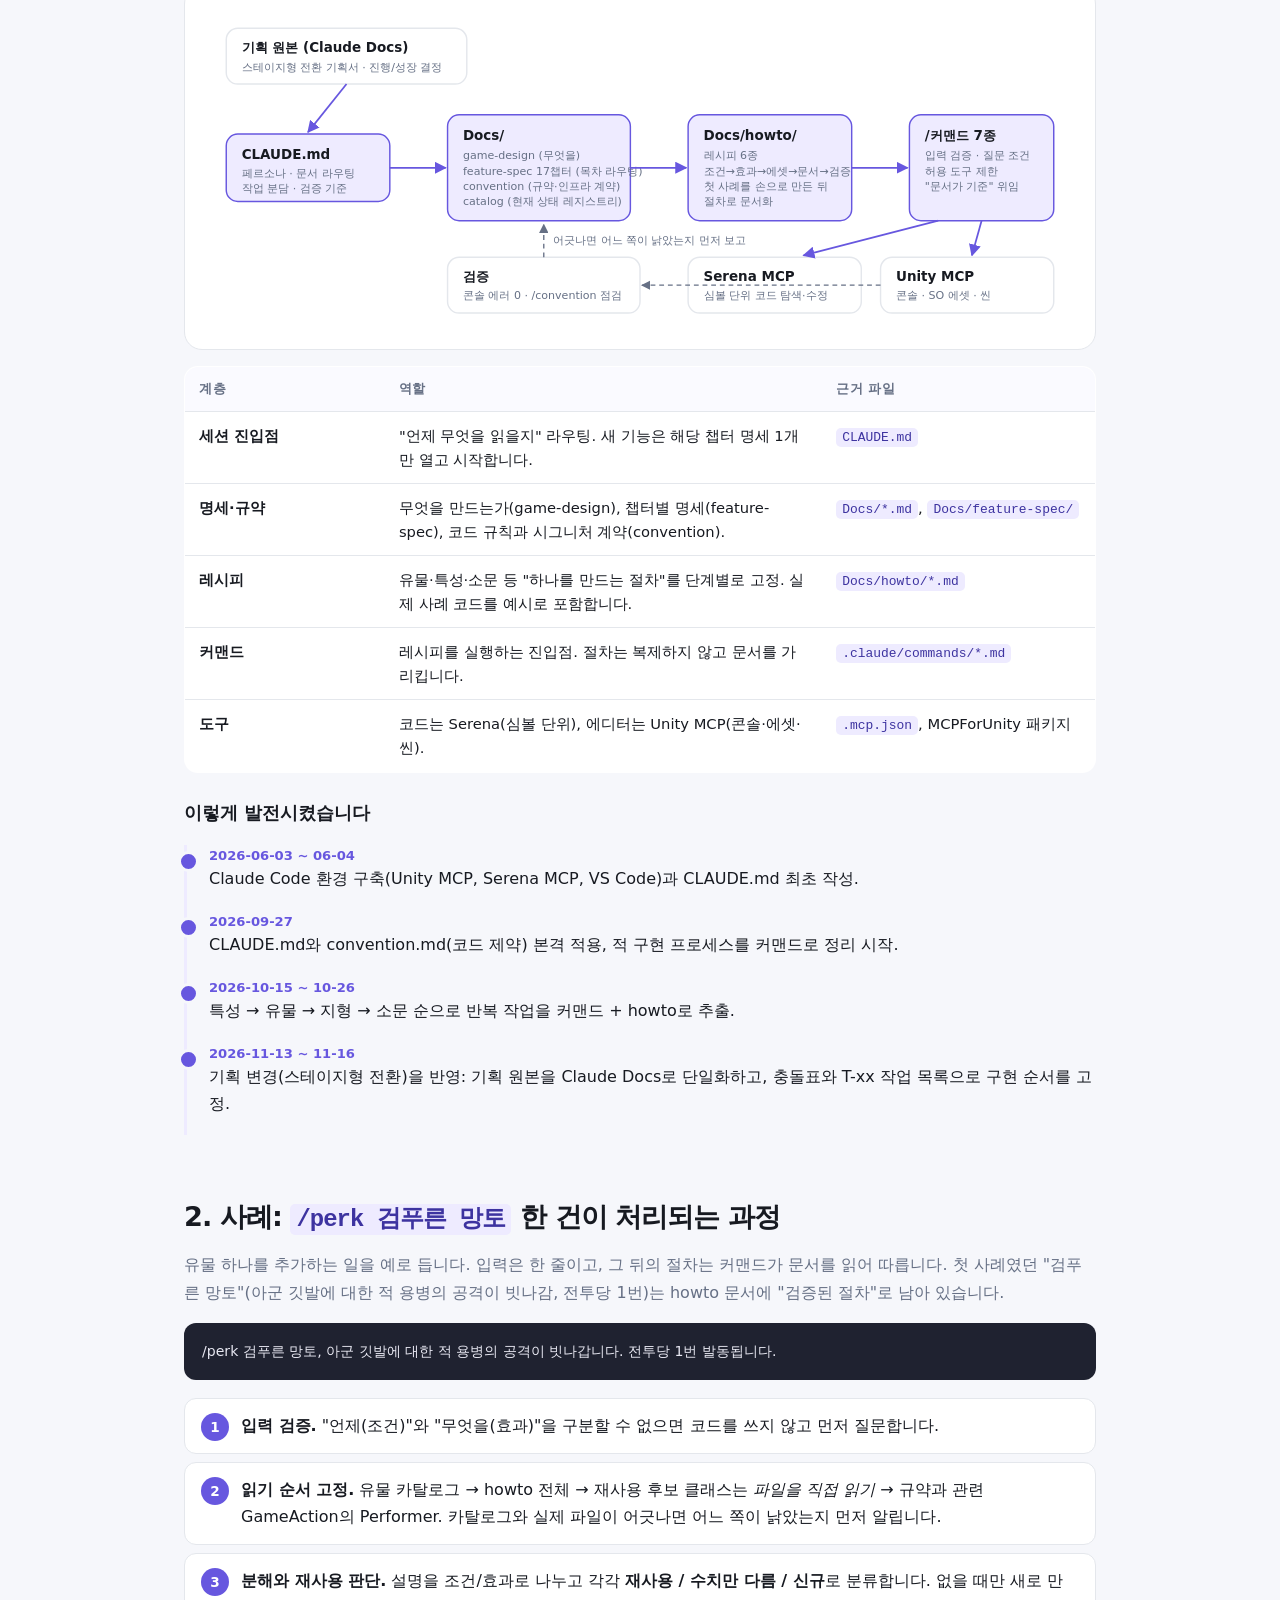
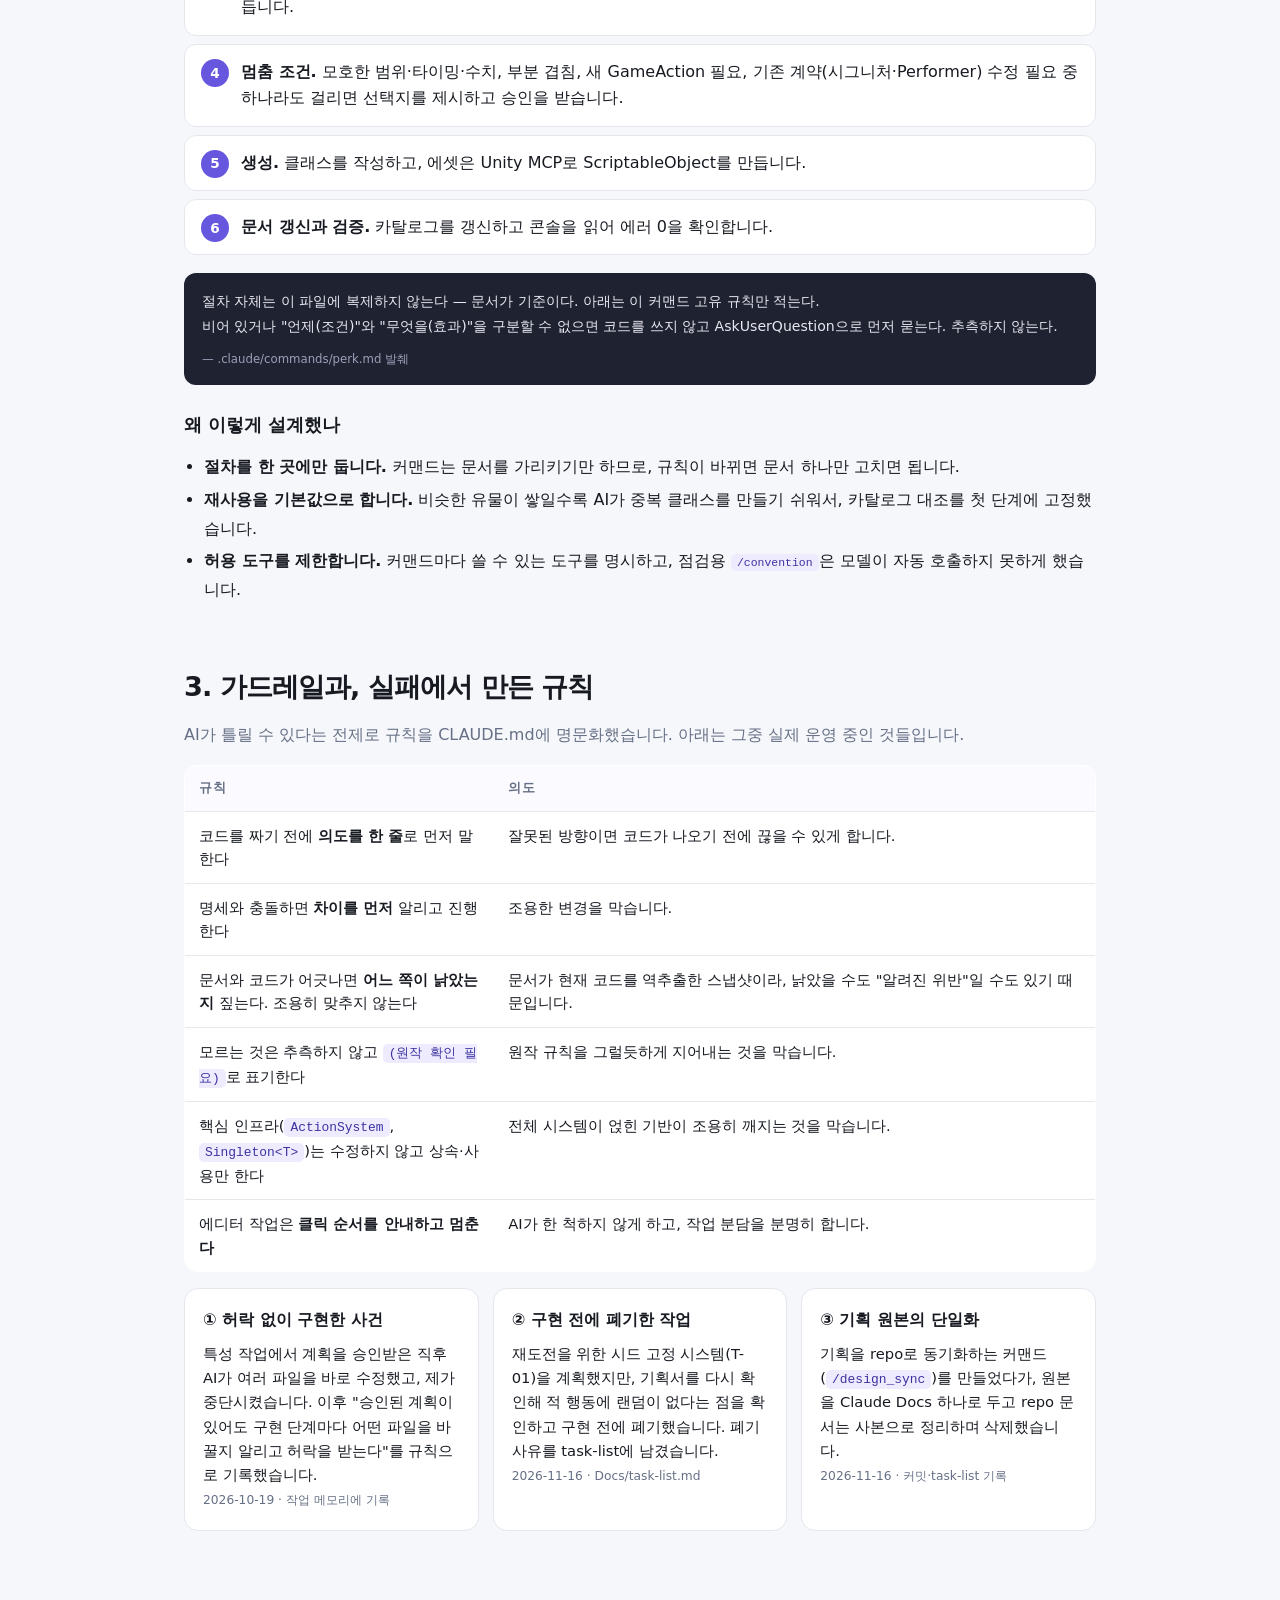
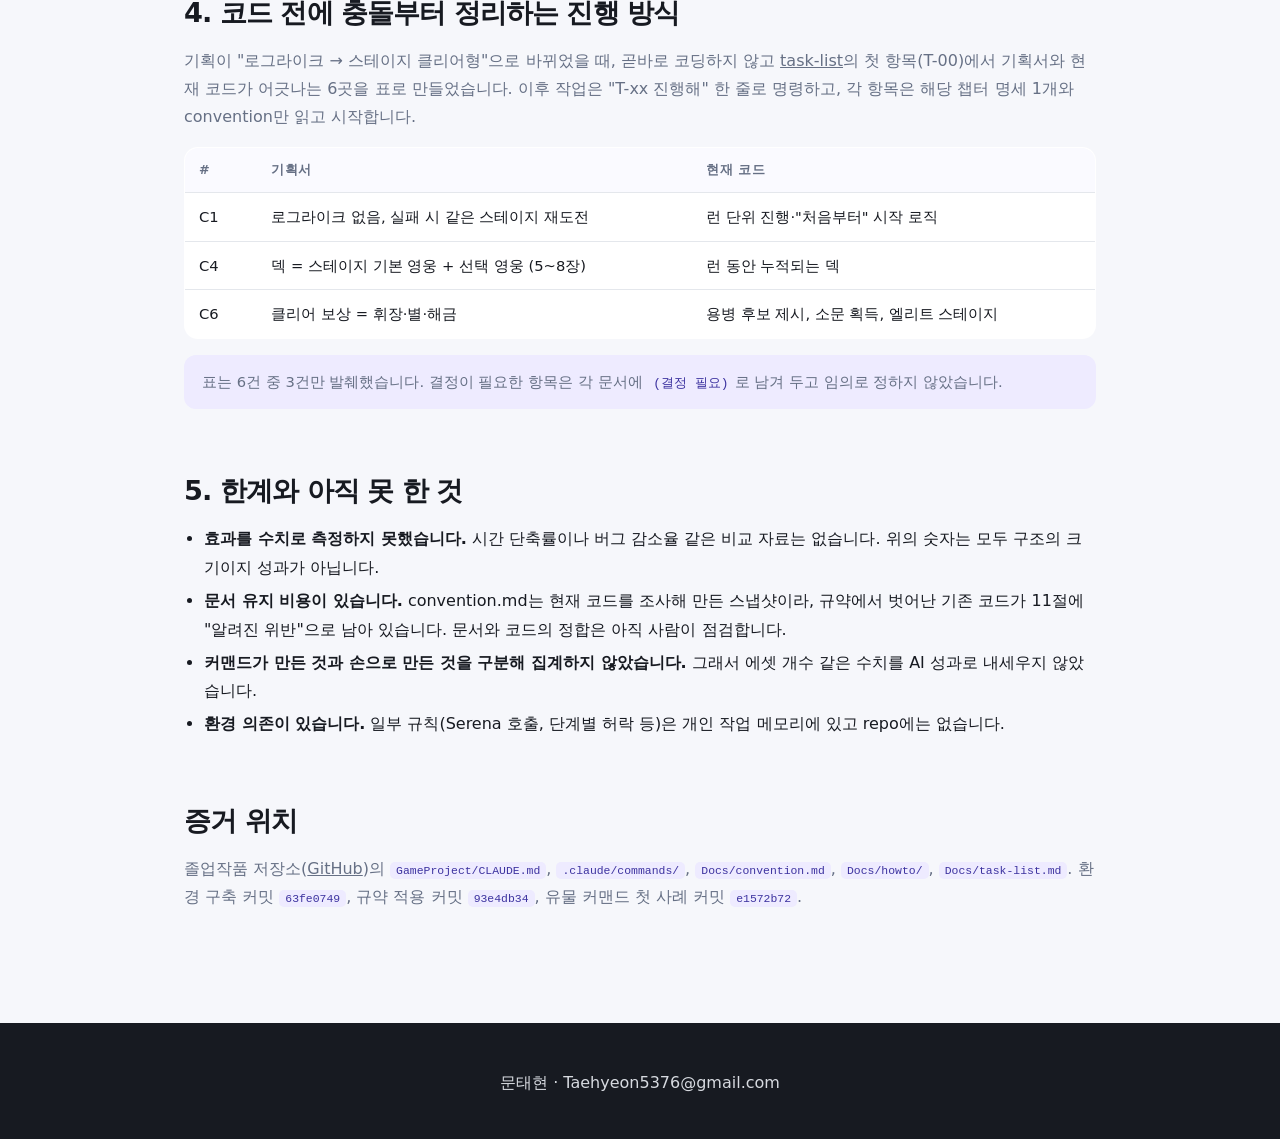
==== commit e0bc166f: "[Feat] 문서 섹션 문구 정리 및 AI 활용 페이지에 결과 영상 추가 - 문서 섹션을 PROJECT NOTES로 바꾸고 제목/설명/항목 문구를 실제 문서 성격에 맞게 수정 - " ====
--- a/ai-workflow.html
+++ b/ai-workflow.html
@@ -12,6 +12,7 @@
   <header class="site-header">
     <a class="brand" href="index.html">← 포트폴리오</a>
     <nav aria-label="페이지 메뉴">
+      <a href="#video">영상</a>
       <a href="#structure">구조</a>
       <a href="#case">사례</a>
       <a href="#guardrails">가드레일</a>
@@ -38,6 +39,15 @@
       <div class="ai-fact"><strong>11절</strong><span>코드 규약·인프라 계약<br>(convention.md 296줄)</span></div>
       <div class="ai-fact"><strong>6건</strong><span>코드 착수 전 정리한<br>기획↔코드 충돌</span></div>
     </div>
+
+    <section class="ai-section" id="video">
+      <h2>결과 영상</h2>
+      <p>이 워크플로우로 만든 결과물을 영상으로 확인할 수 있습니다.</p>
+      <div class="ai-video">
+        <iframe src="https://www.youtube-nocookie.com/embed/e3iSJfZUnd0" title="AI 개발 워크플로우 결과 영상" loading="lazy" allow="accelerometer; encrypted-media; gyroscope; picture-in-picture; fullscreen" referrerpolicy="strict-origin-when-cross-origin" allowfullscreen></iframe>
+      </div>
+      <p class="ai-video-link"><a href="https://youtu.be/e3iSJfZUnd0" target="_blank" rel="noopener noreferrer">YouTube에서 보기 →</a></p>
+    </section>
 
     <section class="ai-section" id="structure">
       <h2>1. 전체 구조</h2>
--- a/css/portfolio.css
+++ b/css/portfolio.css
@@ -20,7 +20,7 @@
 .error { background: #fff1f1; color: #a12828; border-radius: 14px; }
 .hero { max-width: 1120px; margin: 0 auto; padding: 74px 24px 62px; display: grid; grid-template-columns: 1.1fr .9fr; gap: 64px; align-items: center; }
 .eyebrow { color: var(--accent); font-weight: 800; letter-spacing: .08em; font-size: .82rem; text-transform: uppercase; }
-.hero h1 { margin: 14px 0 20px; font-size: clamp(2.5rem, 5vw, 4.4rem); line-height: 1.08; letter-spacing: -.055em; }
+.hero h1 { margin: 14px 0 20px; font-size: clamp(2.5rem, 5vw, 3.8rem); line-height: 1.08; letter-spacing: -.055em; word-break: keep-all; }
 .intro { max-width: 620px; color: var(--muted); font-size: 1.08rem; line-height: 1.75; }
 .actions { display: flex; flex-wrap: wrap; gap: 10px; margin-top: 30px; }
 .button { display: inline-flex; align-items: center; justify-content: center; min-height: 44px; padding: 0 18px; border: 1px solid var(--line); border-radius: 10px; background: var(--surface); text-decoration: none; font-weight: 700; font-size: .9rem; }
@@ -48,6 +48,7 @@
 .card-actions { display: flex; flex-wrap: wrap; gap: 8px; margin-top: 18px; }
 .documents { display: grid; grid-template-columns: .8fr 1.2fr; gap: 40px; padding: 30px; background: var(--surface); border: 1px solid var(--line); border-radius: 20px; }
 .documents p { color: var(--muted); line-height: 1.65; }
+.documents h2 { word-break: keep-all; }
 .document-list { display: grid; align-content: center; }
 .document-link { display: flex; justify-content: space-between; padding: 16px 4px; border-bottom: 1px solid var(--line); text-decoration: none; font-weight: 700; }
 .document-link span { color: var(--muted); font-weight: 500; }
--- a/css/ai-workflow.css
+++ b/css/ai-workflow.css
@@ -7,6 +7,11 @@
 .ai-section h2 { margin: 0 0 8px; font-size: 1.7rem; letter-spacing: -.035em; }
 .ai-section > p { color: var(--muted); line-height: 1.75; }
 .ai-section h3 { margin: 28px 0 8px; font-size: 1.1rem; }
+
+.ai-video { position: relative; aspect-ratio: 16 / 9; margin-top: 18px; border-radius: 16px; overflow: hidden; background: #171a21; border: 1px solid var(--line); box-shadow: var(--shadow); }
+.ai-video iframe { position: absolute; inset: 0; width: 100%; height: 100%; border: 0; }
+.ai-video-link { margin: 10px 0 0; font-size: .9rem; }
+.ai-video-link a { color: var(--accent); font-weight: 700; text-decoration: none; }
 
 .ai-facts { display: grid; grid-template-columns: repeat(4, 1fr); gap: 12px; margin-top: 28px; }
 .ai-fact { padding: 18px; background: var(--surface); border: 1px solid var(--line); border-radius: 14px; }
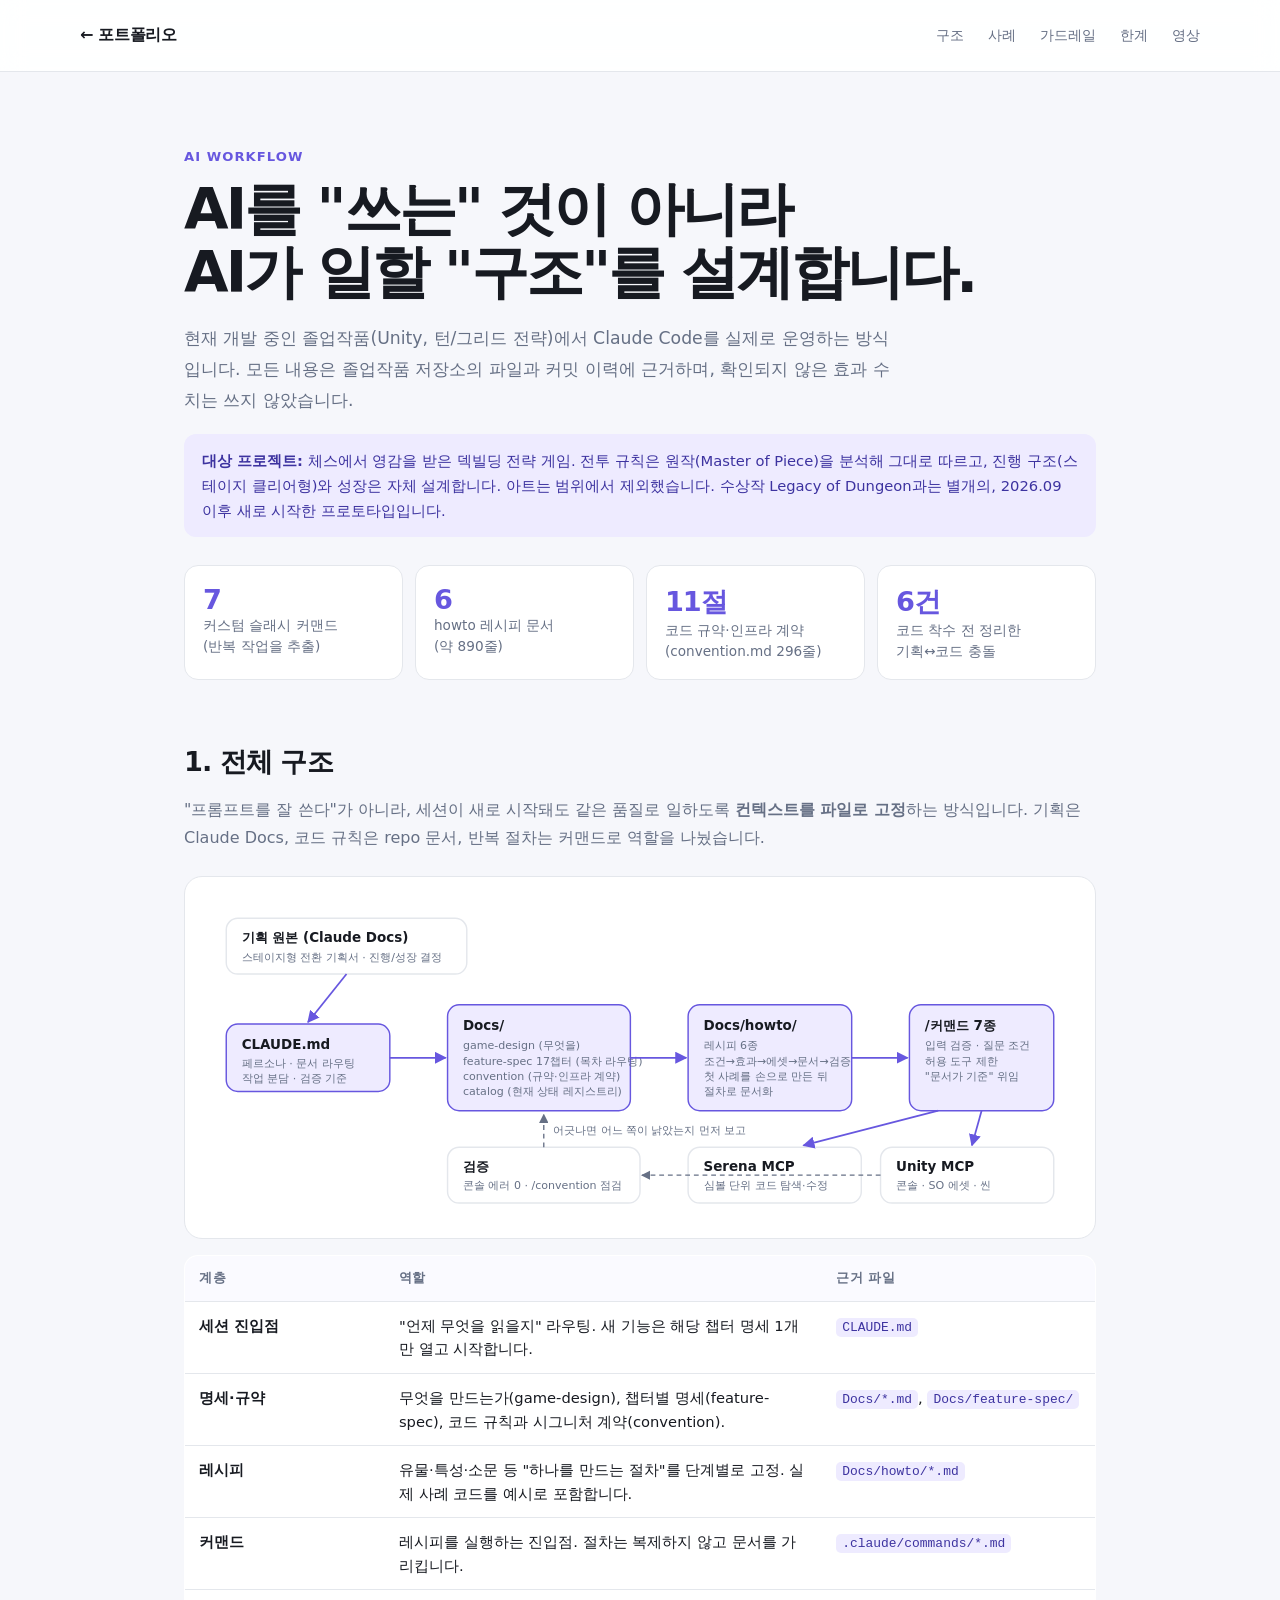
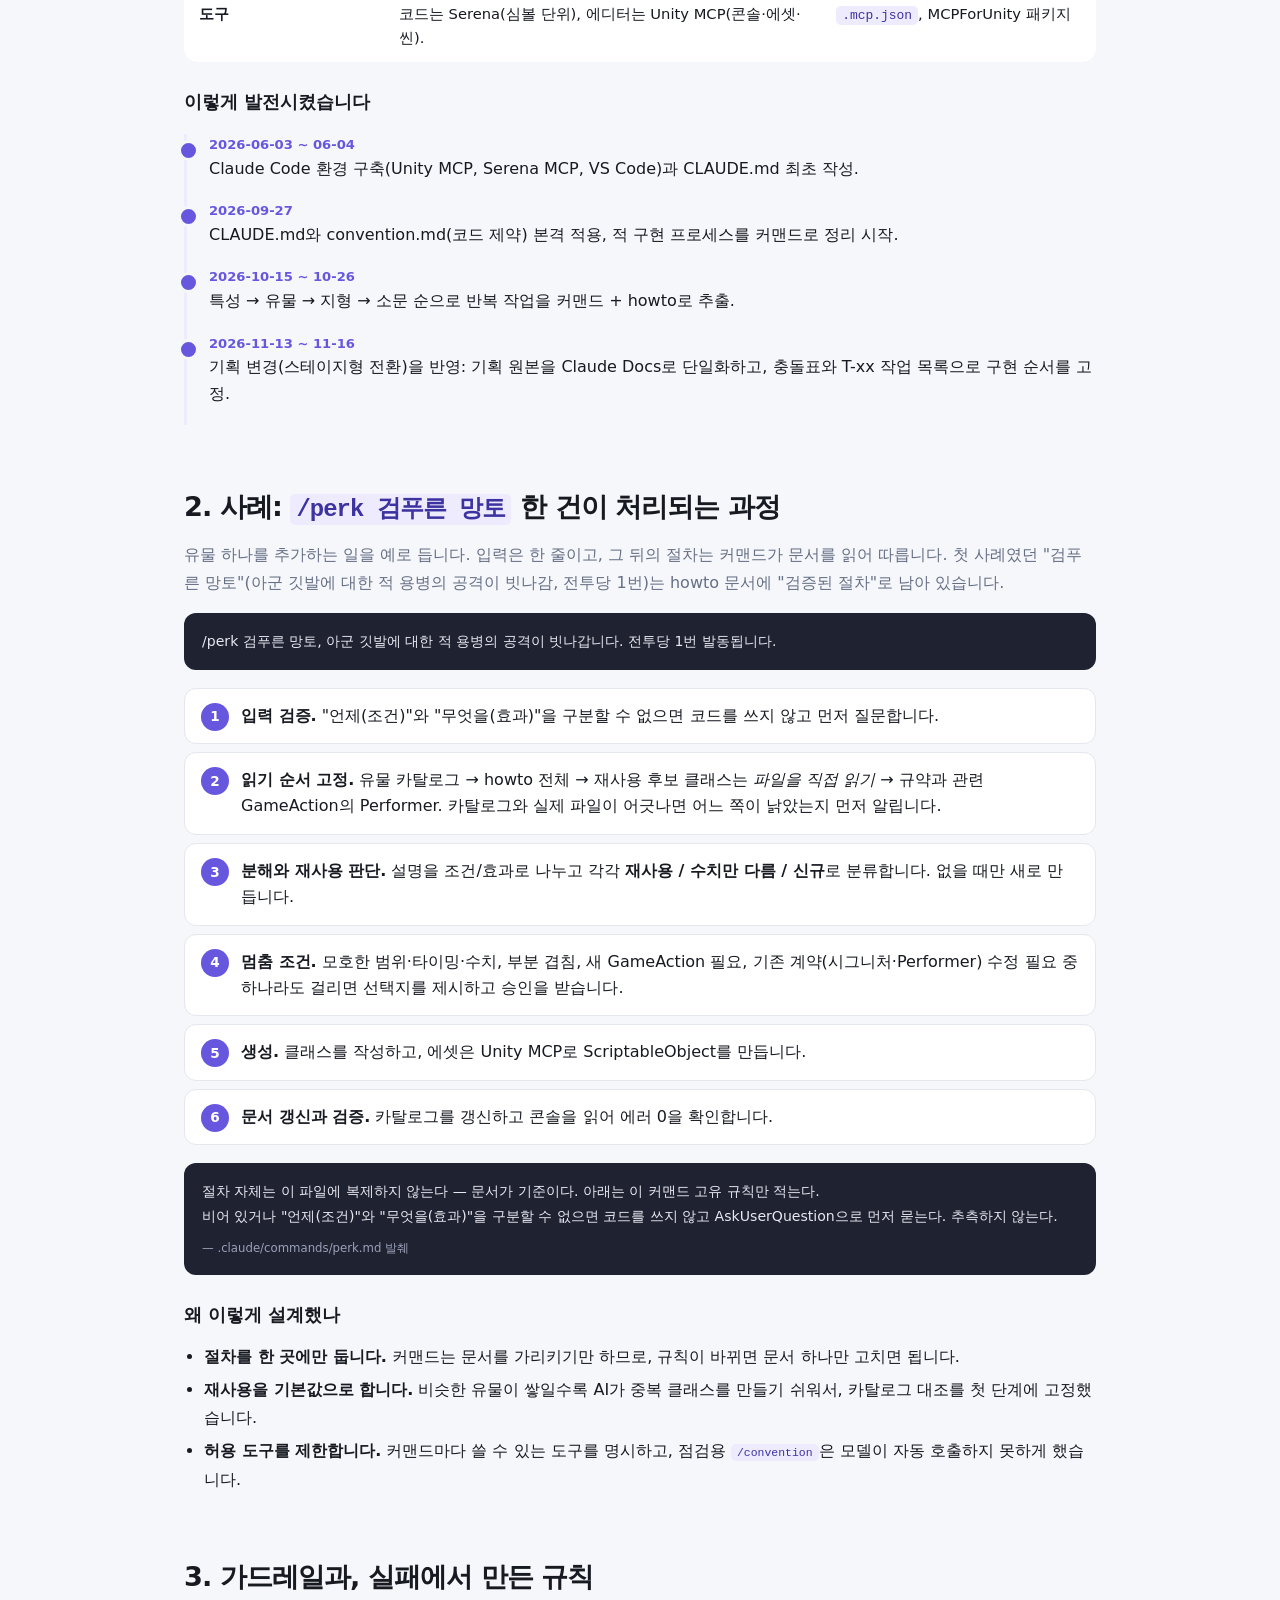
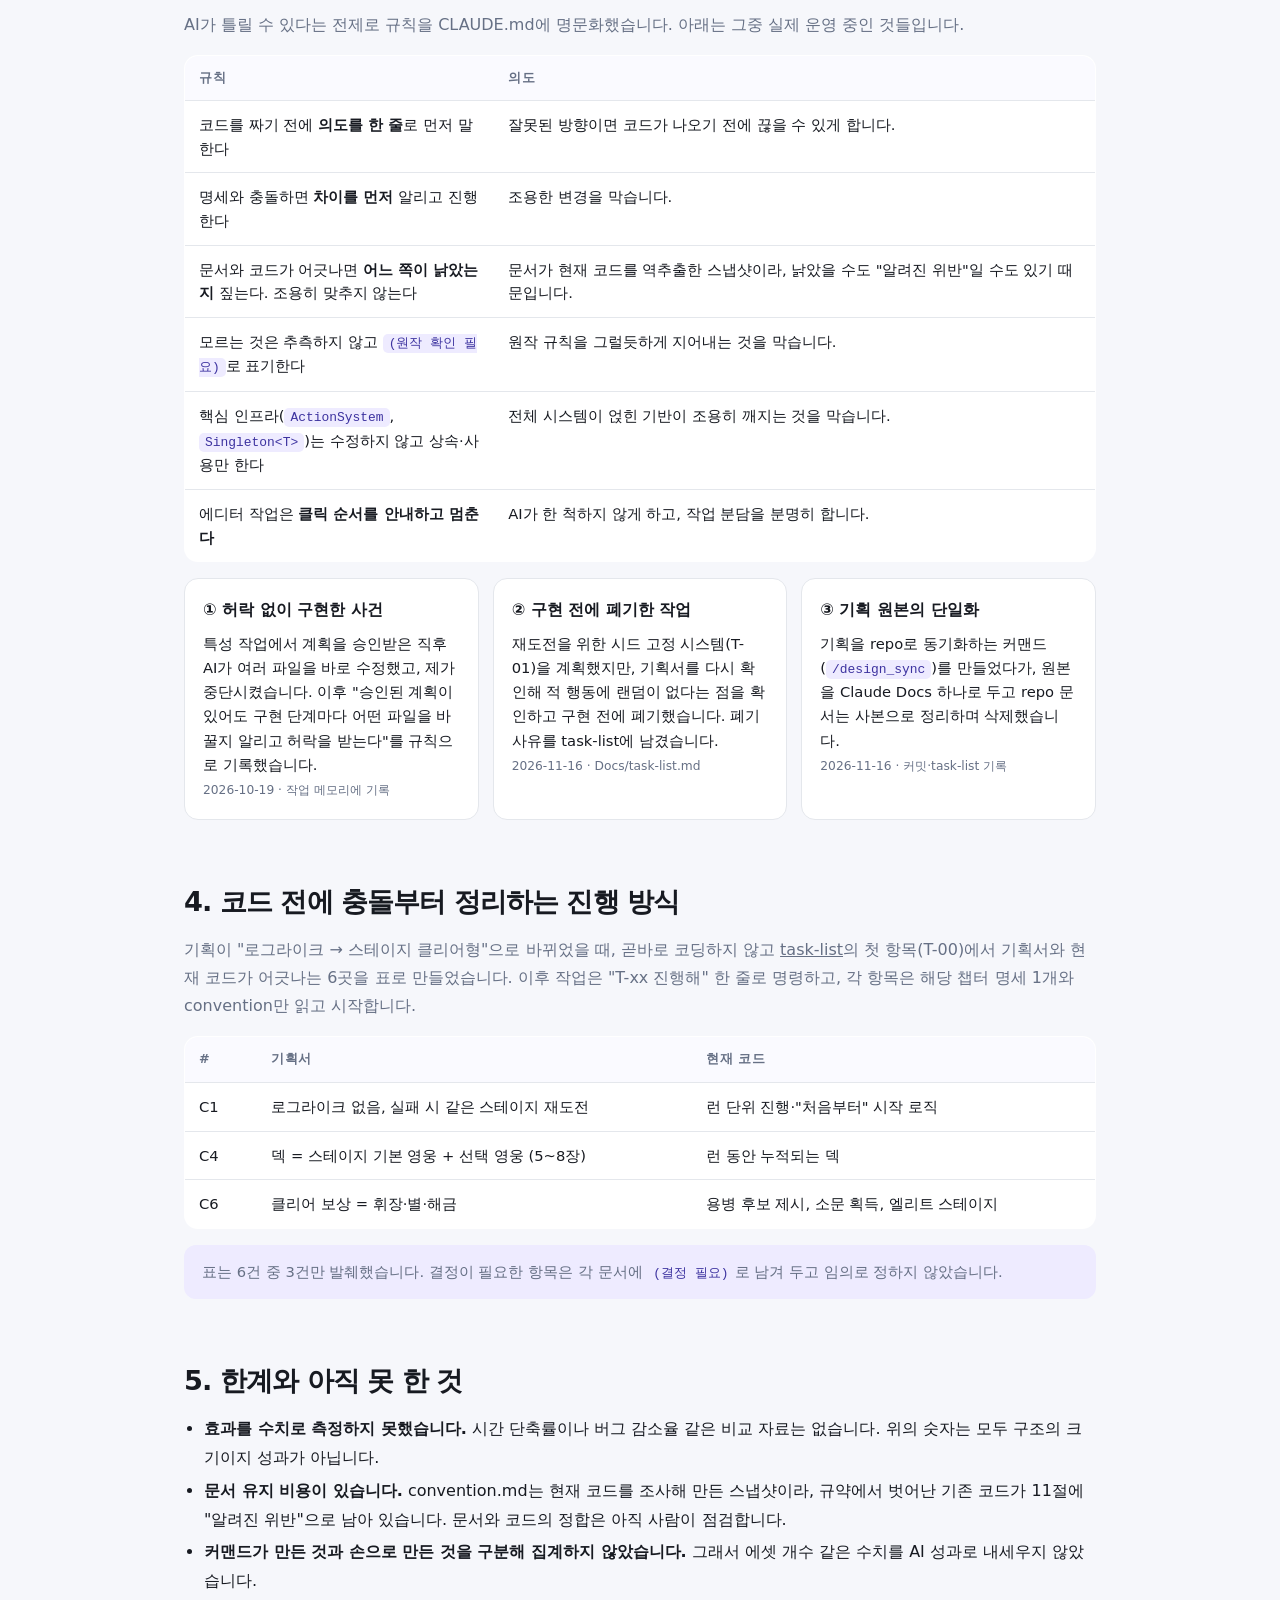
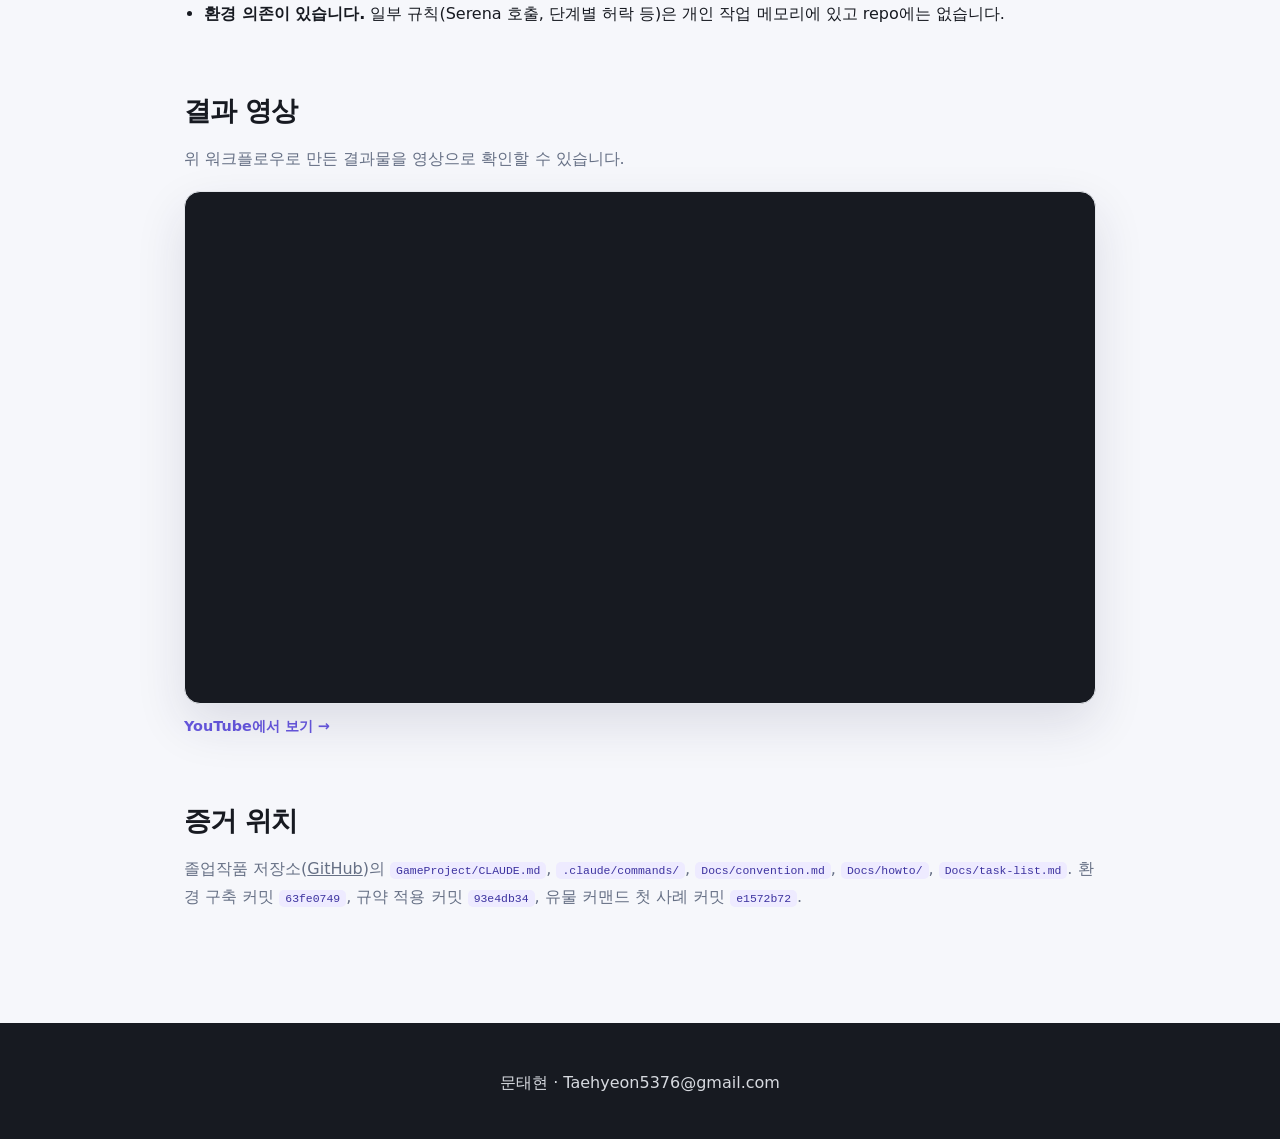
==== commit 450311fc: "[Feat] AI 활용 페이지의 결과 영상 위치를 하단으로 이동 - 영상 섹션을 '한계' 아래, '증거 위치' 위로 이동해 설명을 모두 읽은 뒤 결과를 확인하도록 변경 - 상단 메" ====
--- a/ai-workflow.html
+++ b/ai-workflow.html
@@ -12,11 +12,11 @@
   <header class="site-header">
     <a class="brand" href="index.html">← 포트폴리오</a>
     <nav aria-label="페이지 메뉴">
-      <a href="#video">영상</a>
       <a href="#structure">구조</a>
       <a href="#case">사례</a>
       <a href="#guardrails">가드레일</a>
       <a href="#limits">한계</a>
+      <a href="#video">영상</a>
     </nav>
   </header>
 
@@ -39,15 +39,6 @@
       <div class="ai-fact"><strong>11절</strong><span>코드 규약·인프라 계약<br>(convention.md 296줄)</span></div>
       <div class="ai-fact"><strong>6건</strong><span>코드 착수 전 정리한<br>기획↔코드 충돌</span></div>
     </div>
-
-    <section class="ai-section" id="video">
-      <h2>결과 영상</h2>
-      <p>이 워크플로우로 만든 결과물을 영상으로 확인할 수 있습니다.</p>
-      <div class="ai-video">
-        <iframe src="https://www.youtube-nocookie.com/embed/e3iSJfZUnd0" title="AI 개발 워크플로우 결과 영상" loading="lazy" allow="accelerometer; encrypted-media; gyroscope; picture-in-picture; fullscreen" referrerpolicy="strict-origin-when-cross-origin" allowfullscreen></iframe>
-      </div>
-      <p class="ai-video-link"><a href="https://youtu.be/e3iSJfZUnd0" target="_blank" rel="noopener noreferrer">YouTube에서 보기 →</a></p>
-    </section>
 
     <section class="ai-section" id="structure">
       <h2>1. 전체 구조</h2>
@@ -224,6 +215,15 @@
       </ul>
     </section>
 
+    <section class="ai-section" id="video">
+      <h2>결과 영상</h2>
+      <p>위 워크플로우로 만든 결과물을 영상으로 확인할 수 있습니다.</p>
+      <div class="ai-video">
+        <iframe src="https://www.youtube-nocookie.com/embed/e3iSJfZUnd0" title="AI 개발 워크플로우 결과 영상" loading="lazy" allow="accelerometer; encrypted-media; gyroscope; picture-in-picture; fullscreen" referrerpolicy="strict-origin-when-cross-origin" allowfullscreen></iframe>
+      </div>
+      <p class="ai-video-link"><a href="https://youtu.be/e3iSJfZUnd0" target="_blank" rel="noopener noreferrer">YouTube에서 보기 →</a></p>
+    </section>
+
     <section class="ai-section" id="evidence">
       <h2>증거 위치</h2>
       <p class="ai-evidence">
